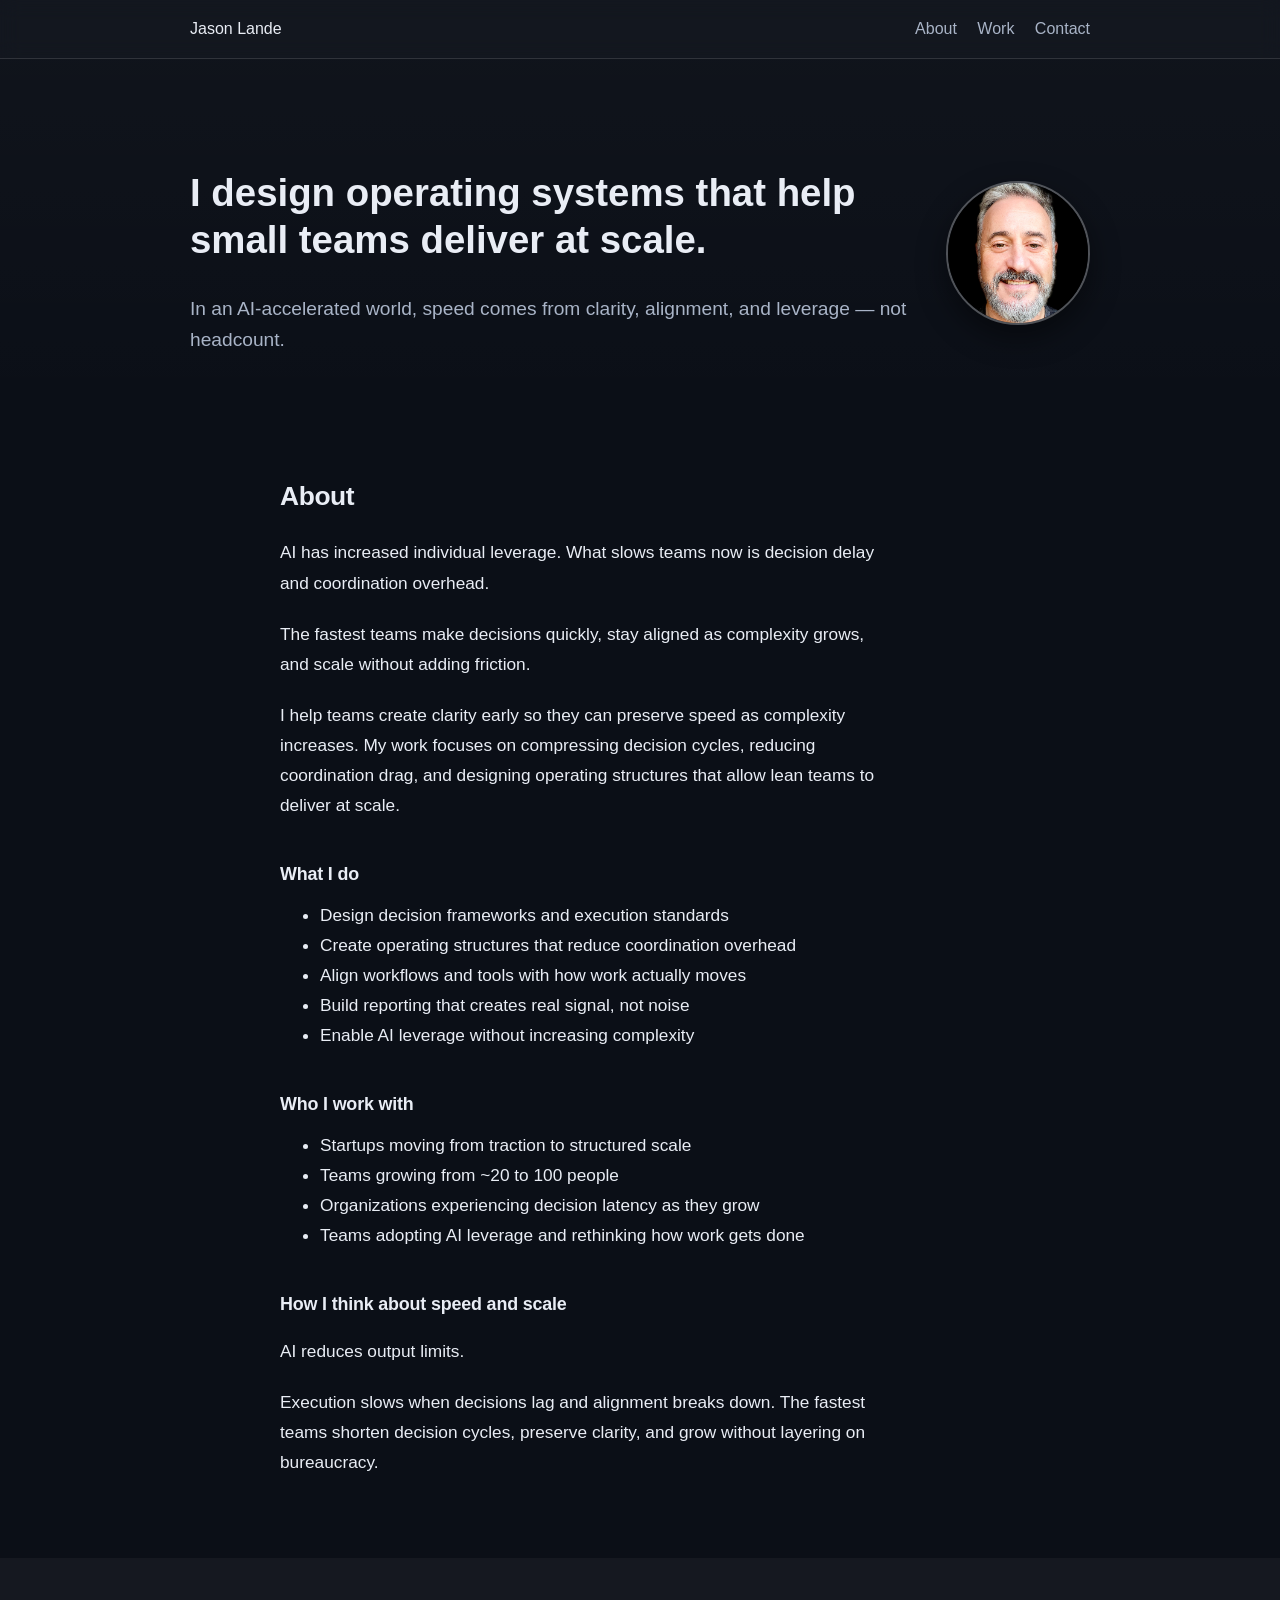
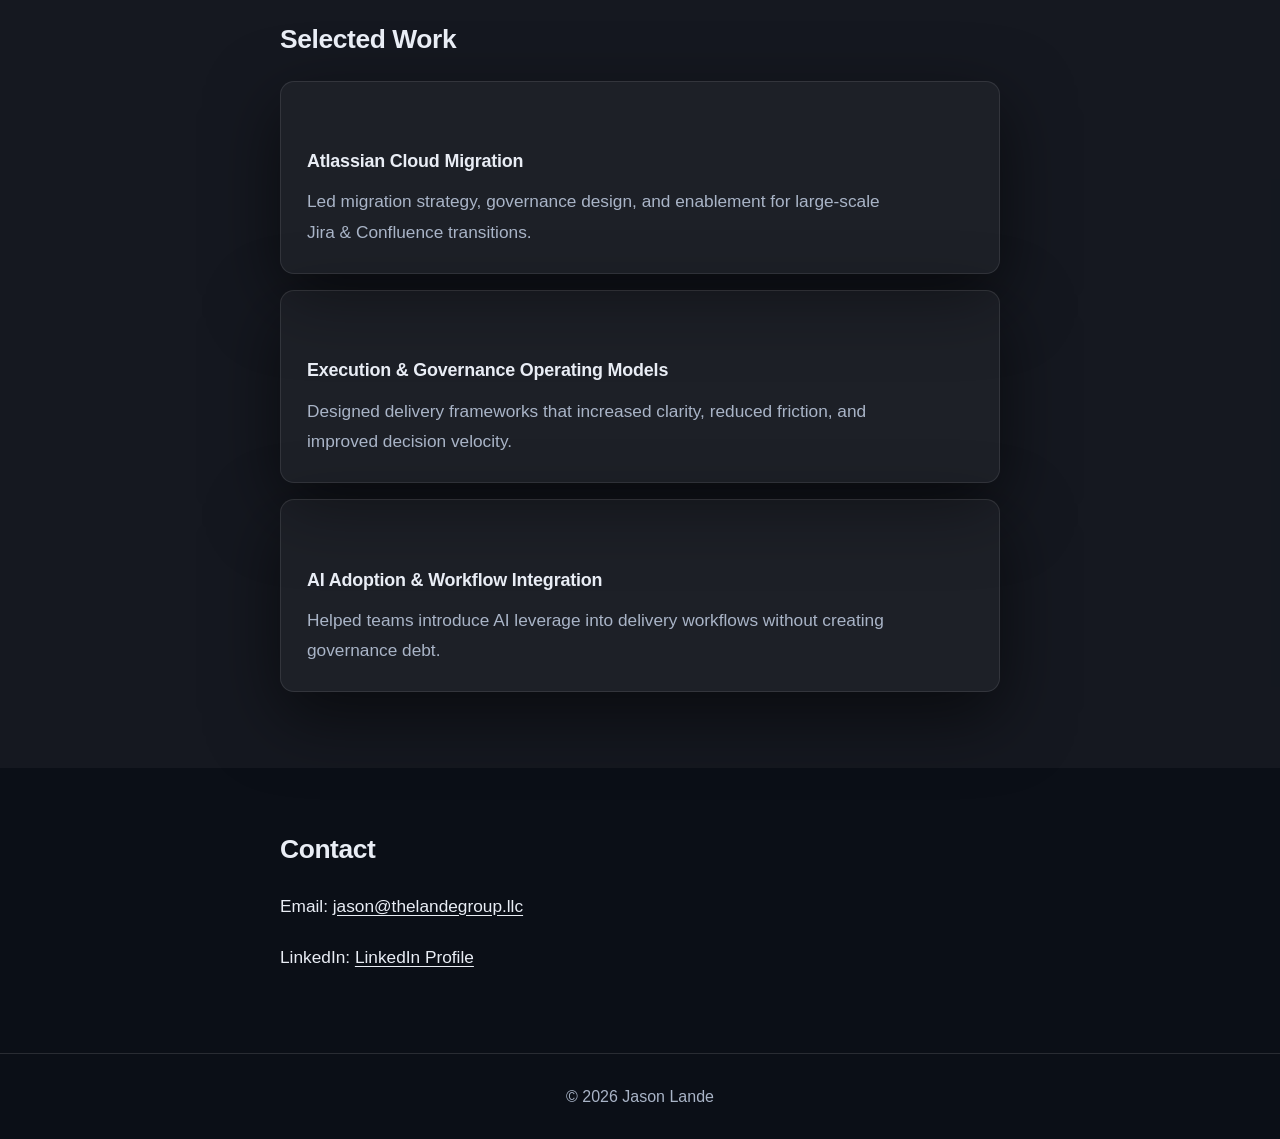
==== index.html @ b2abd03c "Add files via upload Deploy personal website" ====
<!doctype html>
<html lang="en">
<head>
  <meta charset="utf-8" />
  <meta name="viewport" content="width=device-width, initial-scale=1" />

  <title>Jason Lande | Operating Models for Scaling Teams in an AI Era</title>

  <meta name="description" content="Jason Lande helps growing companies design operating models, decision frameworks, and execution systems that allow lean teams to scale without bureaucracy." />

  <meta name="author" content="Jason Lande" />
<!-- Open Graph (LinkedIn, Slack, Teams, iMessage) -->
<meta property="og:title" content="Jason Lande" />
<meta property="og:description" content="Operating models and execution systems that help teams scale with clarity in the AI era." />
<meta property="og:type" content="website" />
<meta property="og:url" content="https://yourdomain.com/" />
<meta property="og:image" content="https://yourdomain.com/assets/jason-headshot.jpg" />
<meta property="og:image:width" content="600" />
<meta property="og:image:height" content="600" />
<meta property="og:site_name" content="Jason Lande" />
<!-- Twitter Card -->
<meta name="twitter:card" content="summary_large_image">
<meta name="twitter:title" content="Jason Lande">
<meta name="twitter:description" content="Operating models and execution systems that help teams scale with clarity in the AI era.">
<meta name="twitter:image" content="https://yourdomain.com/assets/jason-headshot.jpg">

  <link rel="canonical" href="https://jasonlande.com/" />

  <link rel="stylesheet" href="styles.css" />
</head>

<body class="theme-dark">
<div class="page">
<header class="header">
  <div class="container nav">
    <div class="logo">Jason Lande</div>
    <nav>
      <a href="#about">About</a>
      <a href="#work">Work</a>
      <a href="#contact">Contact</a>
    </nav>
  </div>
</header>

<section class="hero">
  <div class="container hero-grid">
    <div class="hero-copy">
      <h1>I design operating systems that help small teams deliver at scale.</h1>
      <p class="subhead">
        In an AI-accelerated world, speed comes from clarity, alignment, and leverage — not headcount.
      </p>
    </div>

    <div class="hero-media" aria-label="Headshot">
      <img
        class="headshot"
        src="assets/jason-headshot.jpg"
        alt="Jason Lande"
        width="160"
        height="160"
        loading="eager"
        decoding="async"
      />
    </div>
  </div>
</section>

<section id="about" class="section">
  <div class="container narrow">
    <h2>About</h2>
    <p>
      AI has increased individual leverage. What slows teams now is decision delay and coordination overhead.
    </p>
    <p>
The fastest teams make decisions quickly, stay aligned as complexity grows, and scale without adding friction.
    </p>
    <p>
      I help teams create clarity early so they can preserve speed as complexity increases. My work focuses on
      compressing decision cycles, reducing coordination drag, and designing operating structures that allow lean
      teams to deliver at scale.
    </p>

    <h3>What I do</h3>
    <ul>
      <li>Design decision frameworks and execution standards</li>
      <li>Create operating structures that reduce coordination overhead</li>
      <li>Align workflows and tools with how work actually moves</li>
      <li>Build reporting that creates real signal, not noise</li>
      <li>Enable AI leverage without increasing complexity</li>
    </ul>

    <h3>Who I work with</h3>
    <ul>
      <li>Startups moving from traction to structured scale</li>
      <li>Teams growing from ~20 to 100 people</li>
      <li>Organizations experiencing decision latency as they grow</li>
      <li>Teams adopting AI leverage and rethinking how work gets done</li>
    </ul>

    <h3>How I think about speed and scale</h3>
    <p>
      AI reduces output limits.
    </p>
    <p>
      Execution slows when decisions lag and alignment breaks down.
The fastest teams shorten decision cycles, preserve clarity, and grow without layering on bureaucracy.
    </p>
  </div>
</section>

<section id="work" class="section alt">
  <div class="container narrow">
    <h2>Selected Work</h2>

    <div class="card">
      <h3>Atlassian Cloud Migration</h3>
      <p>Led migration strategy, governance design, and enablement for large-scale Jira & Confluence transitions.</p>
    </div>

    <div class="card">
      <h3>Execution & Governance Operating Models</h3>
      <p>Designed delivery frameworks that increased clarity, reduced friction, and improved decision velocity.</p>
    </div>

    <div class="card">
      <h3>AI Adoption & Workflow Integration</h3>
      <p>Helped teams introduce AI leverage into delivery workflows without creating governance debt.</p>
    </div>
  </div>
</section>

<section id="contact" class="section">
  <div class="container narrow">
    <h2>Contact</h2>
    <p>Email: <a href="mailto:jason@thelandegroup.llc">jason@thelandegroup.llc</a></p>
    <p>LinkedIn: <a href="https://www.linkedin.com/in/jasonlande/" target="_blank">LinkedIn Profile</a></p>
  </div>
</section>

<footer class="footer">
  <div class="container">
    © <span id="year"></span> Jason Lande
  </div>
</footer>

<script src="script.js"></script>
</div>
</body>
</html>
---- styles.css ----
/* ===== Theme tokens ===== */
:root{
  --bg: #fafafa;
  --surface: #ffffff;
  --text: #111111;
  --muted: #555555;
  --border: #eeeeee;
  --shadow: 0 10px 28px rgba(0,0,0,.08);
  --hero1: #ffffff;
  --hero2: #f5f7fb;
  --link: #111111;
}

/* Links: consistent, premium, no default purple */
a { color: var(--link); text-decoration: none; }
a:hover { text-decoration: underline; text-underline-offset: 3px; }
a:visited { color: var(--link); }


/* Dark theme overrides */
body.theme-dark{
  --bg: #0b0f17;
  --surface: rgba(255,255,255,.04);
  --text: #e9edf5;
  --muted: #a9b4c7;
  --border: rgba(255,255,255,.12);
  --shadow: 0 24px 70px rgba(0,0,0,.55);
  --hero1: rgba(255,255,255,.02);
  --hero2: rgba(255,255,255,.00);
  --link: #e9edf5;
}

/* ===== subtle page fade-in ===== */

/* Keep body visible so background doesn't flash white */
body { opacity: 1; transform: none; }


body {
  margin: 0;
  font-family: -apple-system, BlinkMacSystemFont, Segoe UI, Roboto, sans-serif;
  line-height: 1.6;
  color: var(--text);
  background: var(--bg);
}

.container {
  width: 90%;
  max-width: 900px;
  margin: auto;
}

.narrow {
  max-width: 720px;
}

/* Improve readability of body text */
.section p,
.section li {
  font-size: 1.08rem;
  line-height: 1.75;
}

/* Better reading measure */
.section p { max-width: 62ch; }
.section ul { max-width: 68ch; }


/* Add breathing room between paragraphs */
.section p {
  margin-bottom: 1.2em;
}

/* Slight spacing before lists */
.section ul {
  margin-top: 0.6em;
  margin-bottom: 1.4em;
}

h2 {
  font-size: 1.65rem;
  letter-spacing: -0.015em;
  margin: 0 0 18px;
}

h3 {
  font-size: 1.12rem;
  letter-spacing: -0.01em;
  margin: 34px 0 10px;
}


a { color: var(--link); text-decoration: none; }
a:hover { text-decoration: underline; text-underline-offset: 3px; }

a:visited { color: var(--link); }

.section a, .footer a { text-decoration: underline; text-underline-offset: 3px; }
.nav a { text-decoration: none; }

.section p { max-width: 62ch; }   /* paragraphs read better */
.section ul { max-width: 68ch; }  /* lists can be a touch wider */


.header {
  background: color-mix(in srgb, var(--surface) 92%, transparent);
  border-bottom: 1px solid var(--border);
  position: sticky;
  top: 0;
  backdrop-filter: blur(10px);
}

.section h3 {
  margin-top: 2.2em;
  margin-bottom: 0.6em;
}


.nav {
  display: flex;
  justify-content: space-between;
  padding: 16px 0;
}

.nav a {
  margin-left: 16px;
  text-decoration: none;
  color: var(--muted);
}
.nav a:hover{
  color: var(--text);
}


.hero {
  padding: 80px 0 40px;
  background: linear-gradient(180deg, var(--hero1), var(--hero2));
}


.hero-grid{
  display: flex;
  align-items: center;
  justify-content: space-between;
  gap: 28px;
}

.hero-copy{
  flex: 1 1 auto;
  min-width: 0;
}

.hero-media{
  flex: 0 0 auto;
}

.headshot{
  width: 140px;
  height: 140px;
  border-radius: 999px;
  object-fit: cover;

  /* Fine-tune positioning */
  object-position: center 38%;

  border: 2px solid rgba(255,255,255,.28);
  box-shadow: 0 12px 30px rgba(0,0,0,.45);
}




/* Responsive: stack headshot under copy */
@media (max-width: 720px){
  .hero-grid{
    flex-direction: column-reverse;
    align-items: flex-start;
  }
  .headshot{
    width: 120px;
    height: 120px;
  }
}


h1 {
  font-size: 2.4rem;
  line-height: 1.2;
}

.subhead {
  font-size: 1.2rem;
  color: var(--muted);
  margin-top: 16px;
}

.section {
  padding: 60px 0;
}

.section.alt { background: color-mix(in srgb, var(--surface) 98%, transparent); }


h2 {
  margin-bottom: 20px;
}

h3 {
  margin-top: 30px;
}

.card {
  background: color-mix(in srgb, var(--surface) 92%, transparent);
  border: 1px solid color-mix(in srgb, var(--border) 80%, transparent);
  padding: 26px;
  margin-bottom: 16px;
  border-radius: 14px;
  box-shadow: var(--shadow);
  transition: transform .18s ease, box-shadow .18s ease, border-color .18s ease;
}

.card:hover {
  transform: translateY(-3px);
}

.card p {
  margin: 10px 0 0;
  color: var(--muted);
}


/* link underline animation */

a {
  position: relative;
}

.footer {
  padding: 30px 0;
  text-align: center;
  color: var(--muted);
  border-top: 1px solid var(--border);
}


a::after {
  content: "";
  position: absolute;
  left: 0;
  bottom: -2px;
  width: 0%;
  height: 1px;
  background: currentColor;
  transition: width .25s ease;
}

a:hover::after {
  width: 100%;
}

button,
.nav a {
  transition: transform .15s ease, opacity .15s ease;
}

.nav a:hover {
  opacity: .7;
}

button:active,
.nav a:active {
  transform: translateY(1px);
}

@media (prefers-reduced-motion: reduce) {
  * {
    transition: none !important;
    animation: none !important;
  }
}
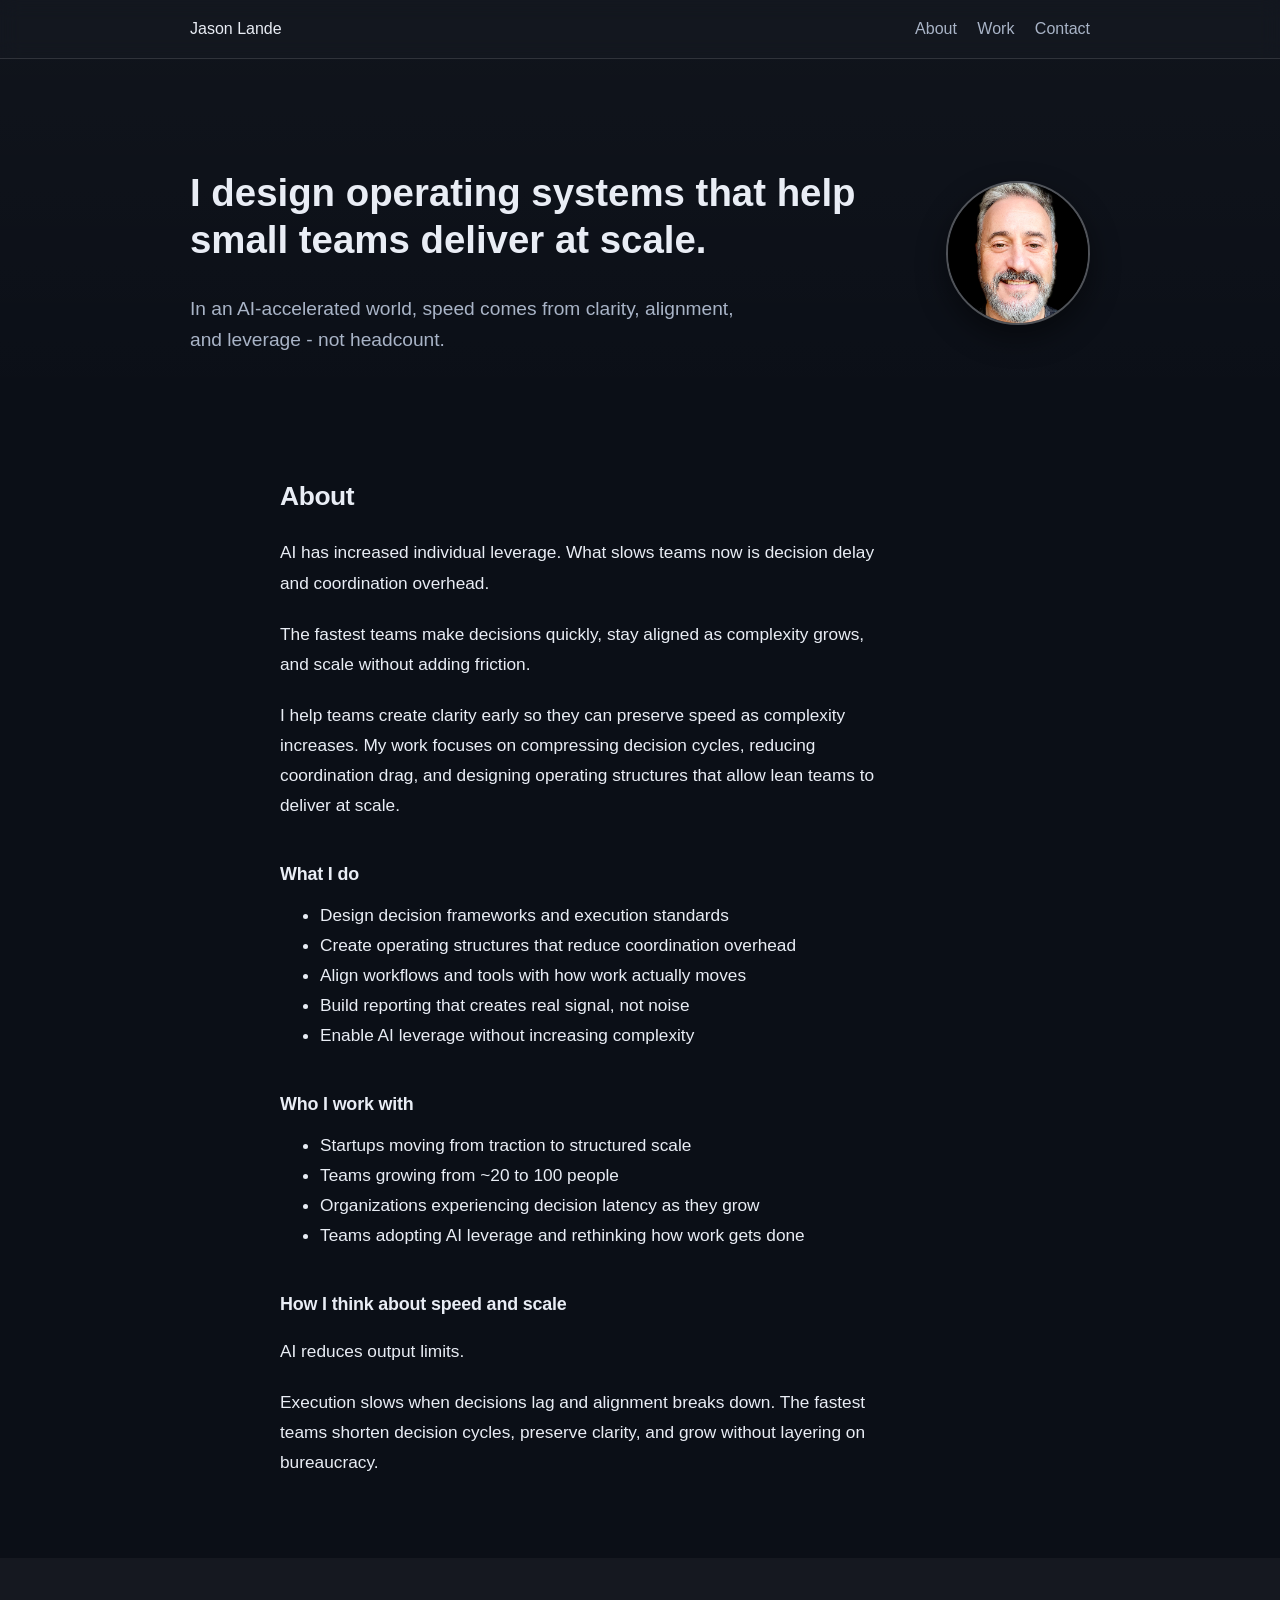
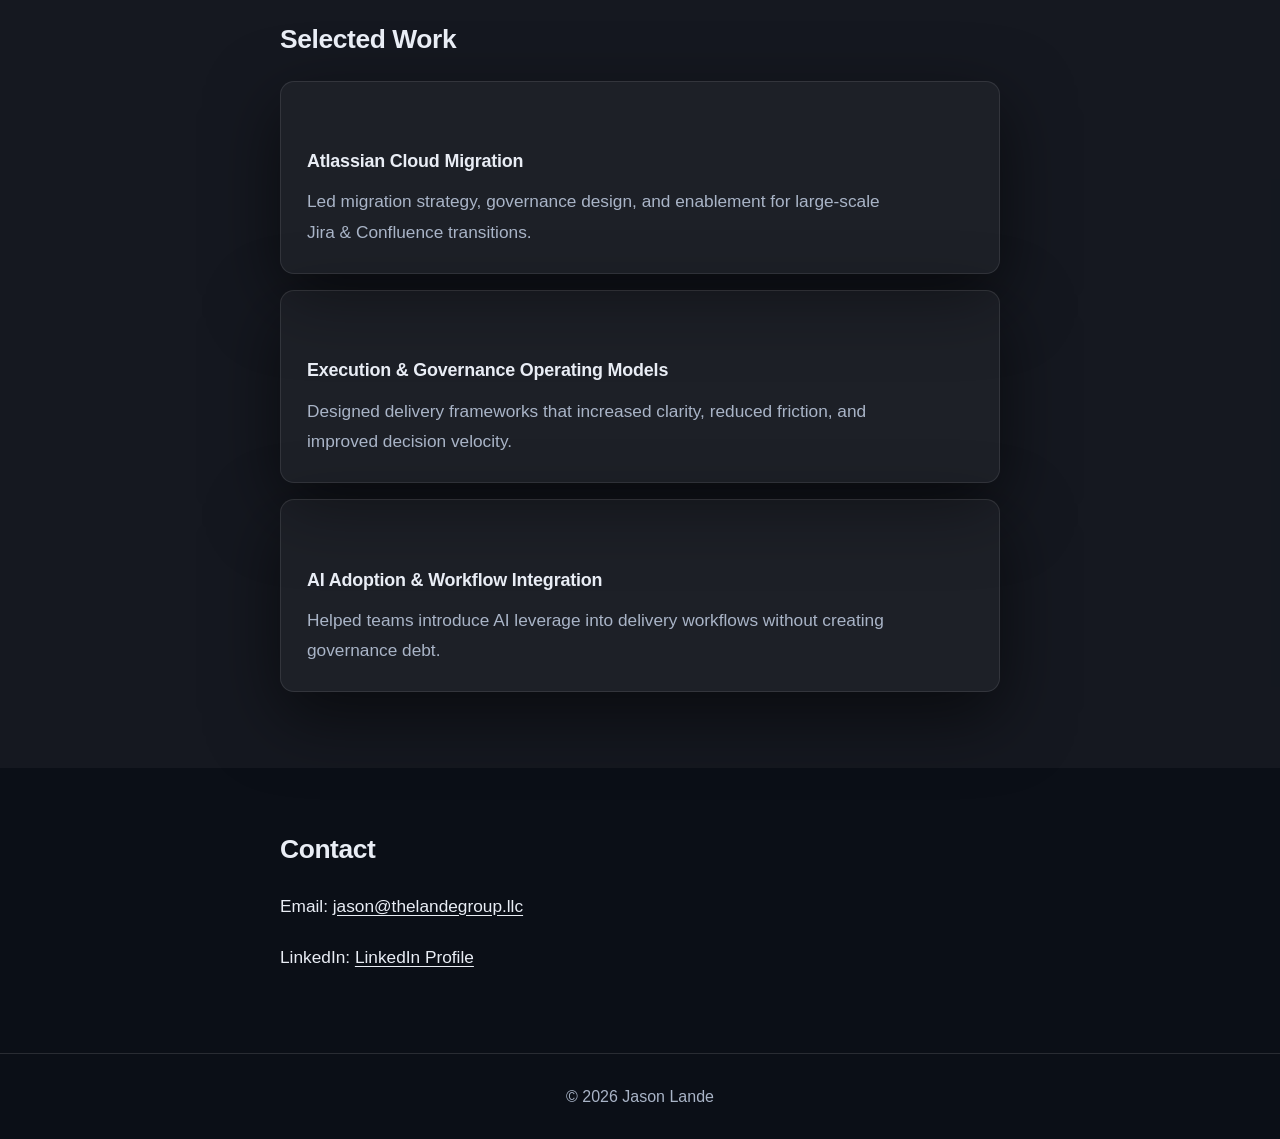
==== commit 9becf307: "Add files via upload Replaced em-dash in first few lines" ====
--- a/index.html
+++ b/index.html
@@ -47,7 +47,7 @@
     <div class="hero-copy">
       <h1>I design operating systems that help small teams deliver at scale.</h1>
       <p class="subhead">
-        In an AI-accelerated world, speed comes from clarity, alignment, and leverage — not headcount.
+        In an AI-accelerated world, speed comes from clarity, alignment, and leverage - not headcount.
       </p>
     </div>
 
--- a/styles.css
+++ b/styles.css
@@ -148,7 +148,9 @@
 .hero-copy{
   flex: 1 1 auto;
   min-width: 0;
-}
+  max-width: 680px;   /* add this */
+}
+
 
 .hero-media{
   flex: 0 0 auto;
@@ -167,7 +169,9 @@
   box-shadow: 0 12px 30px rgba(0,0,0,.45);
 }
 
-
+.hero .subhead{
+  max-width: 52ch;
+}
 
 
 /* Responsive: stack headshot under copy */
